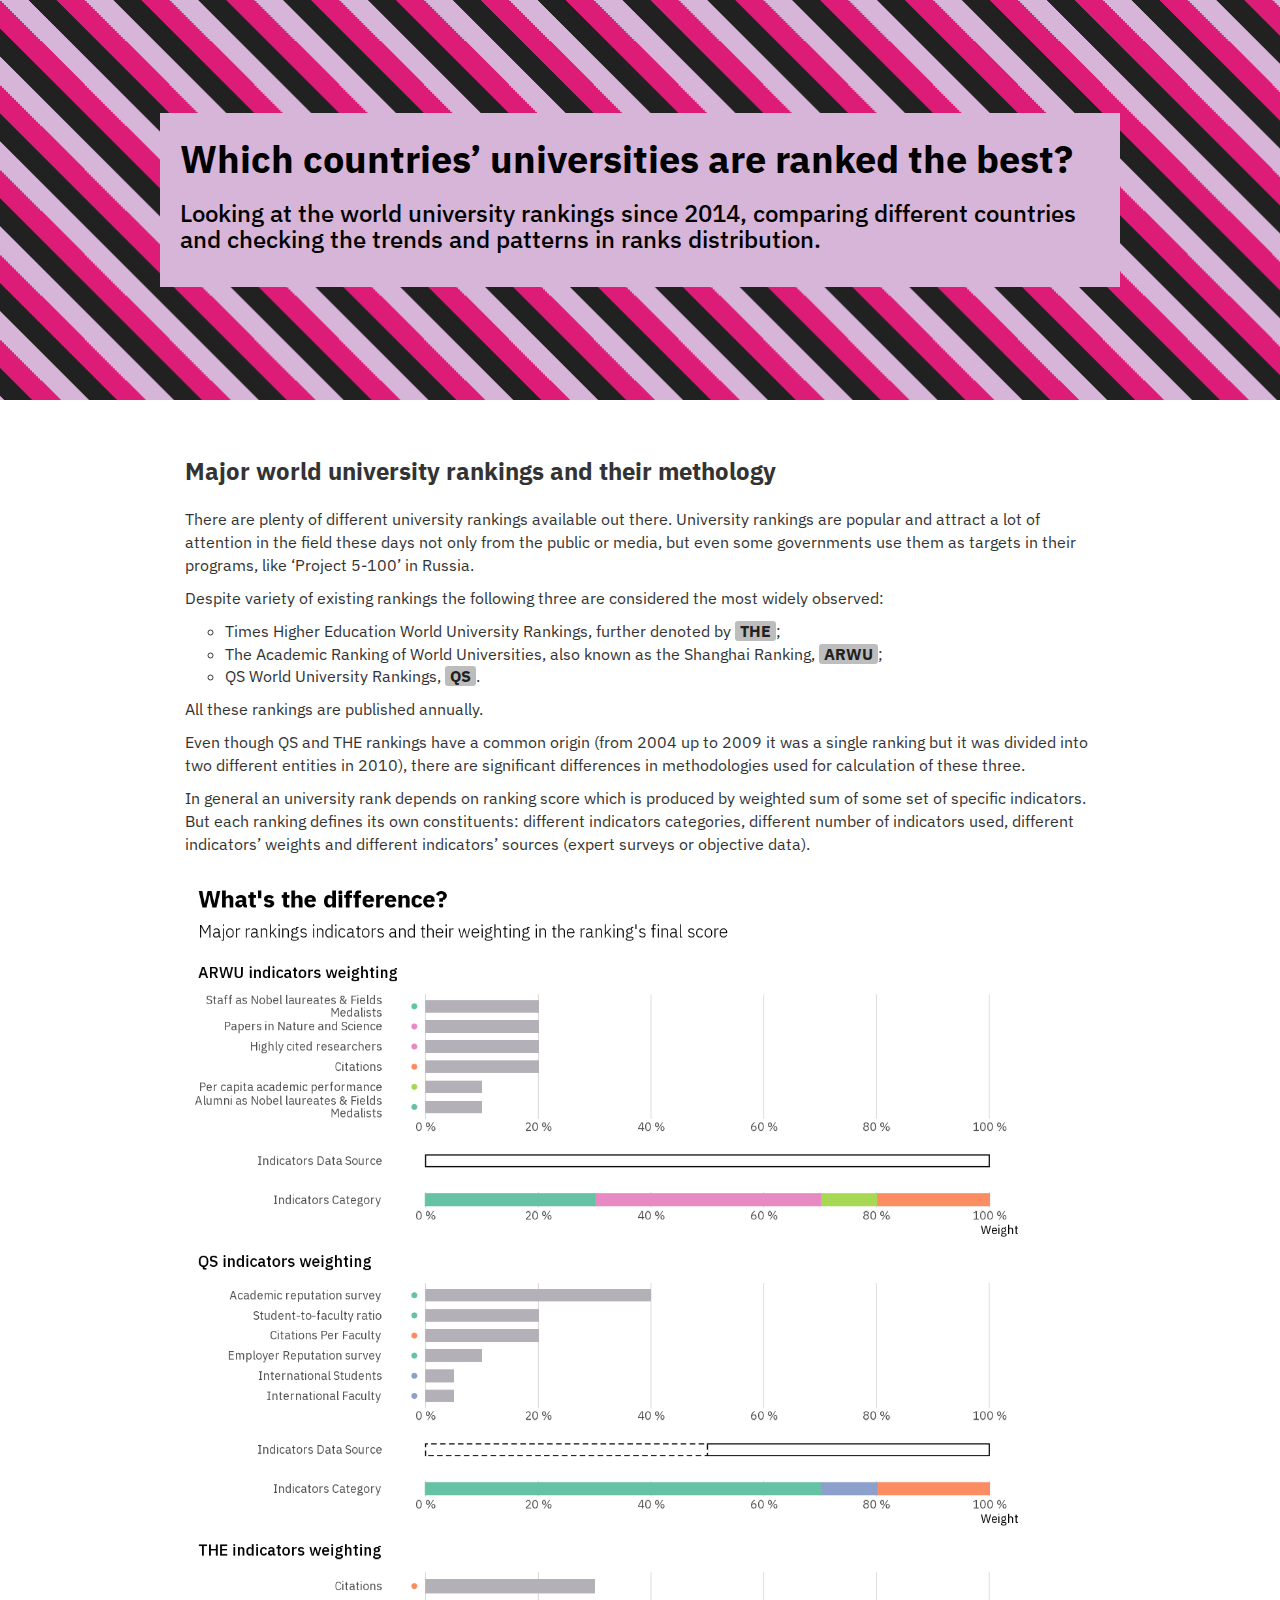
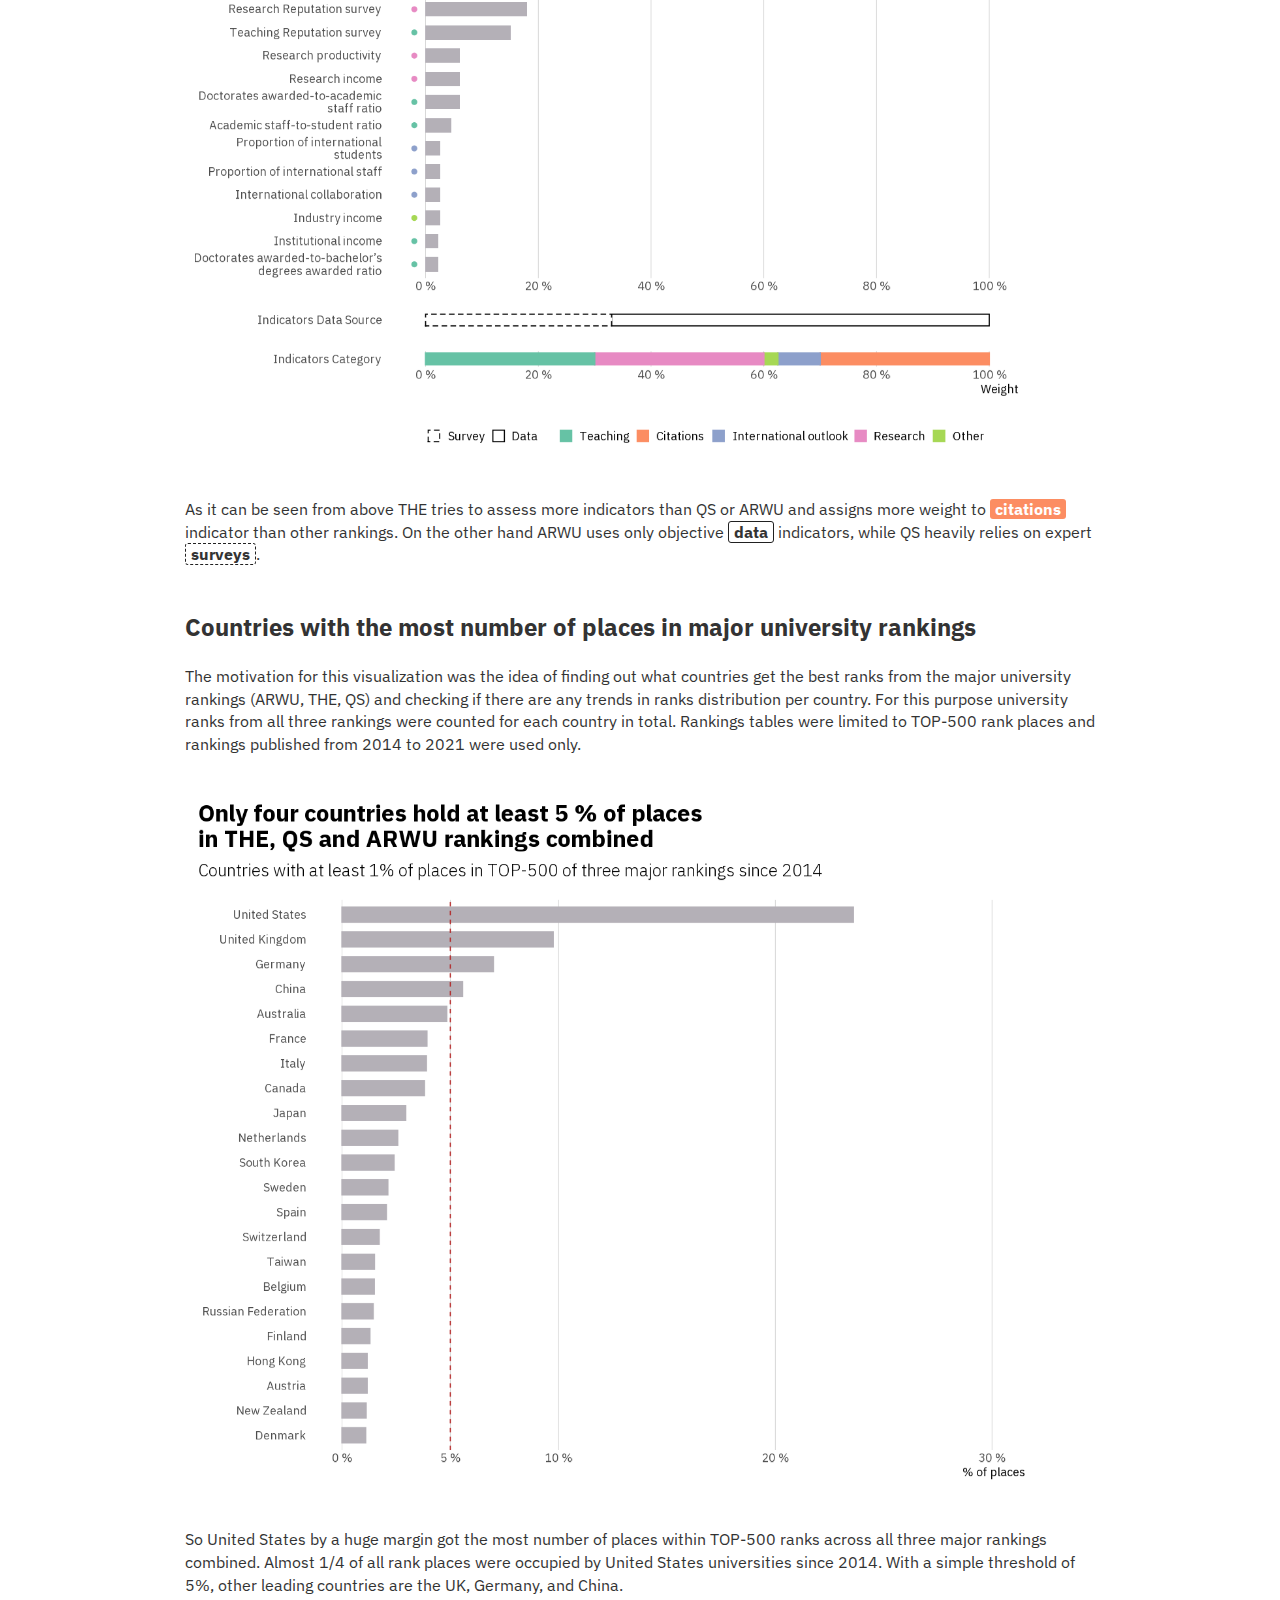
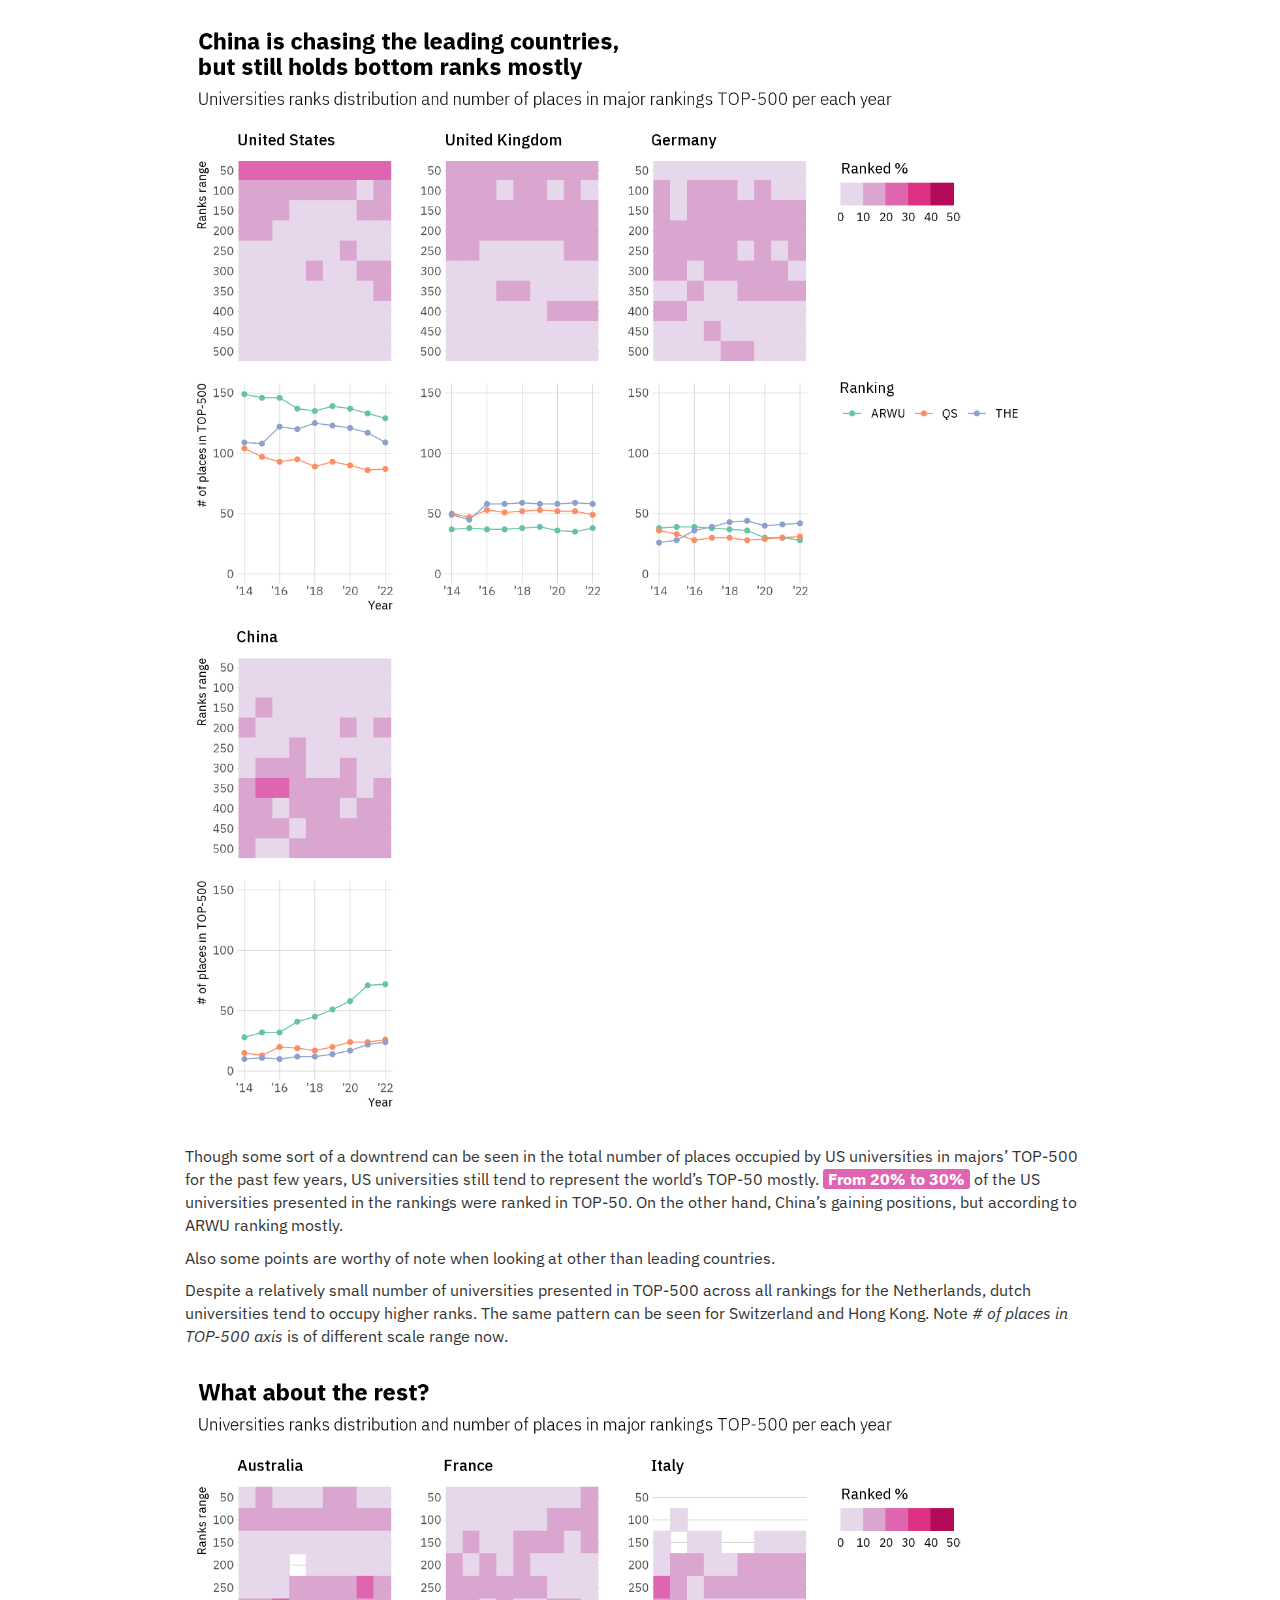
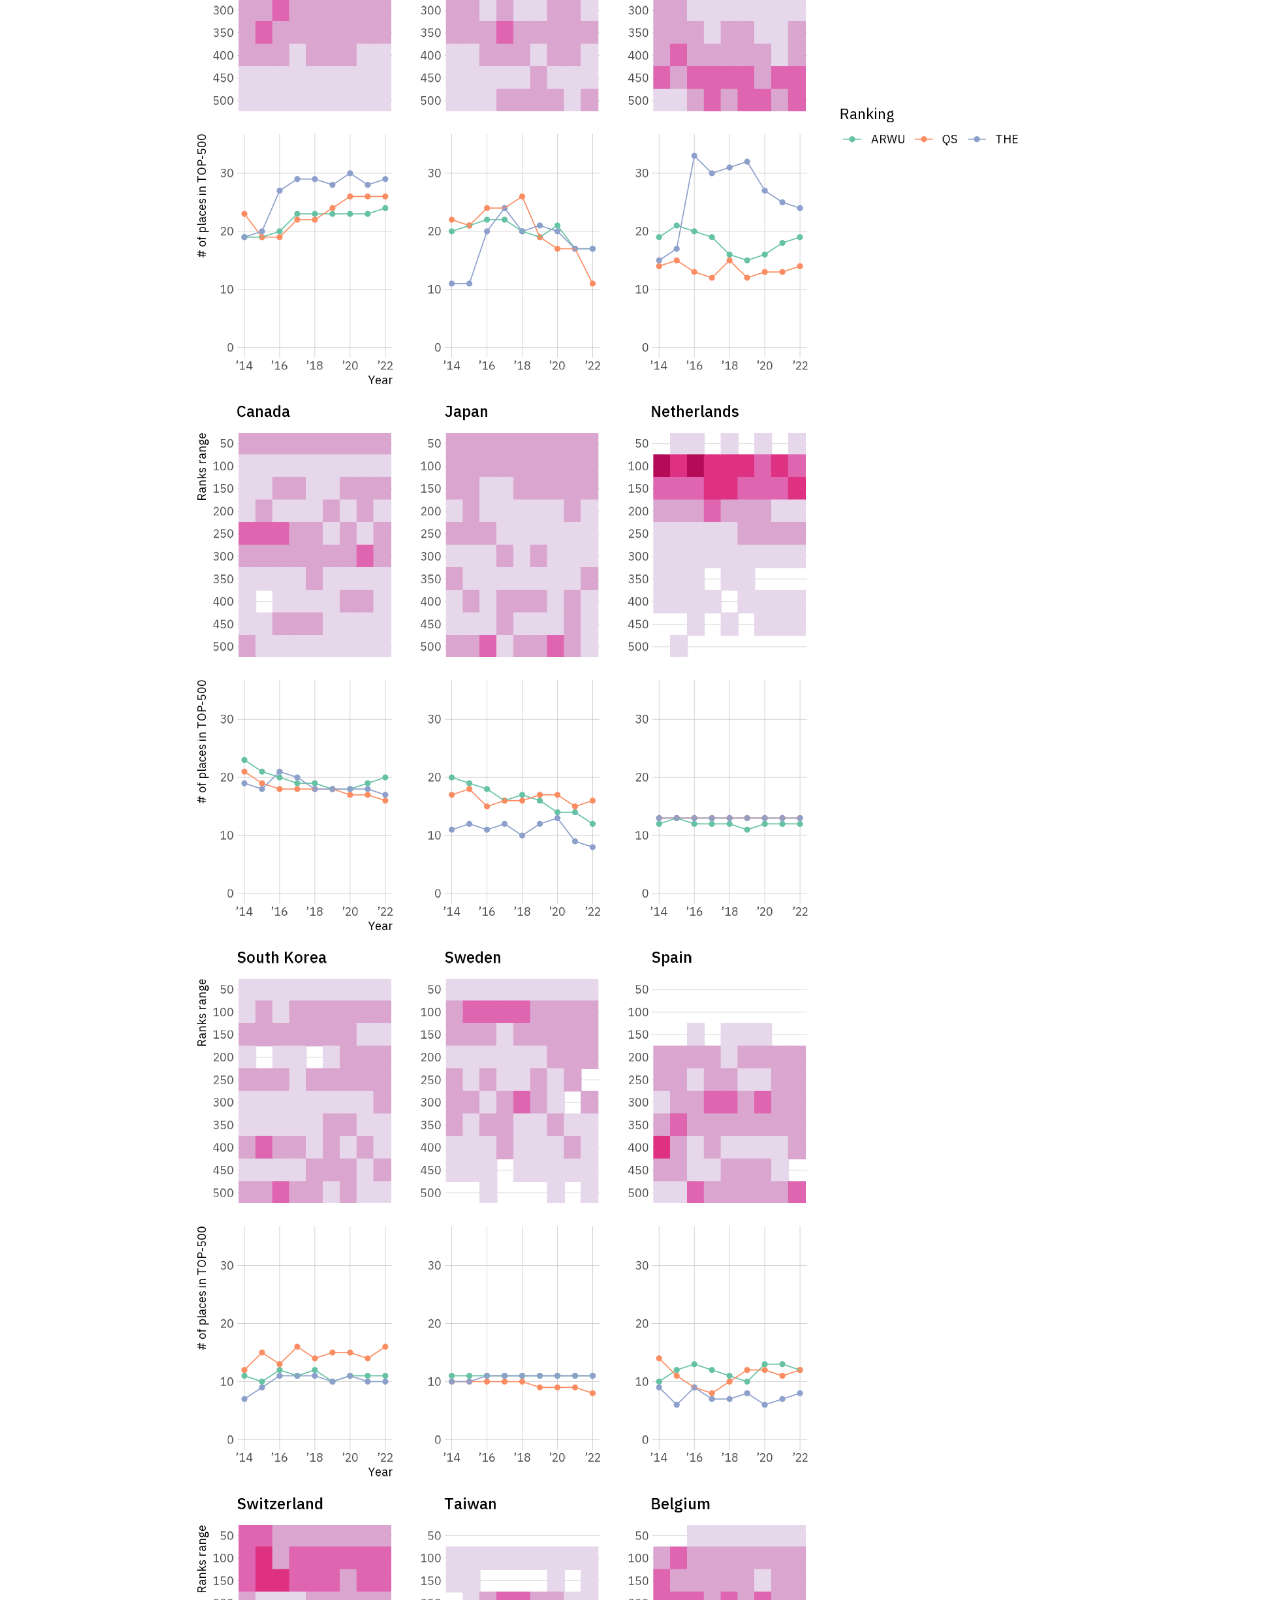
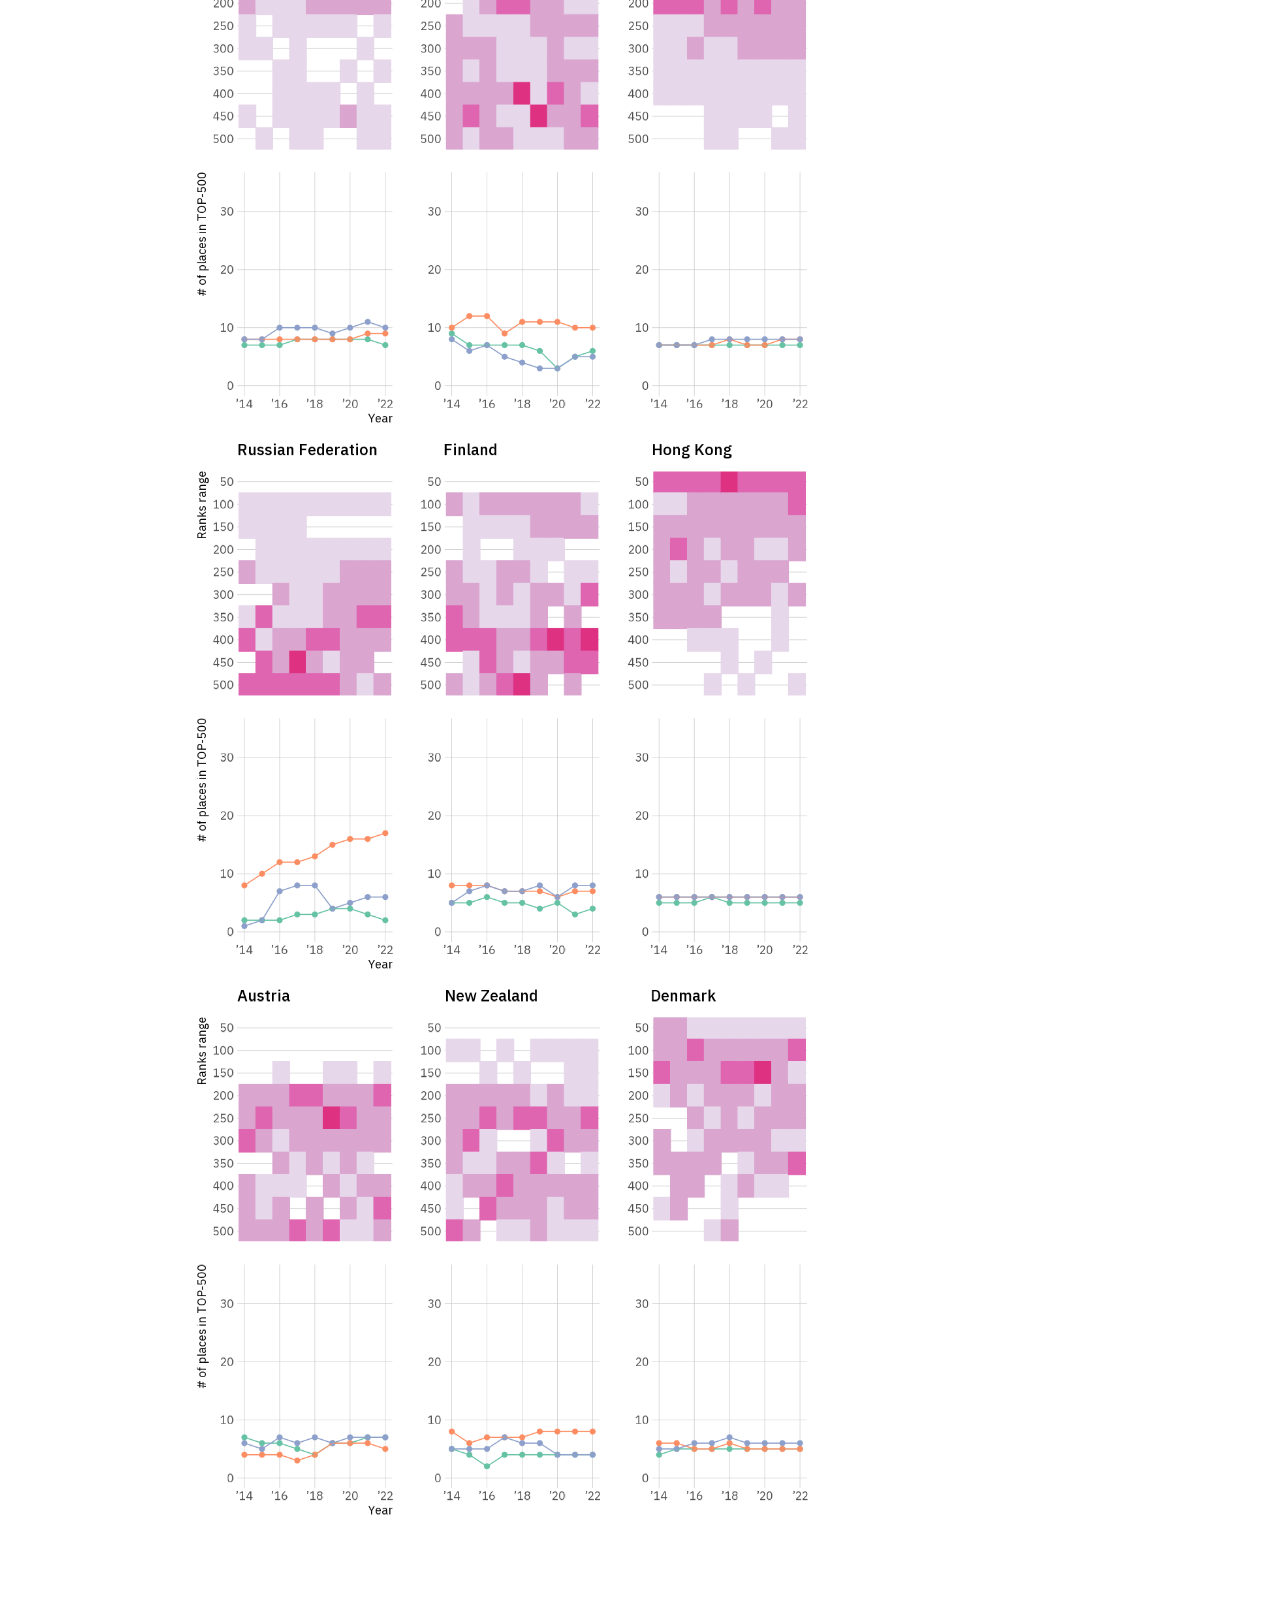
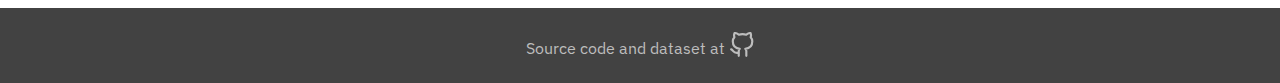
==== docs/index.html @ 02c7c838 "docs folder added for gh pages" ====
<!DOCTYPE html>

<html>

<head>

<meta charset="utf-8" />
<meta name="generator" content="pandoc" />
<meta http-equiv="X-UA-Compatible" content="IE=EDGE" />




<title>Which countries’ universities are ranked the best?</title>

<script src="index_files/header-attrs-2.11/header-attrs.js"></script>
<script src="index_files/jquery-3.6.0/jquery-3.6.0.min.js"></script>
<meta name="viewport" content="width=device-width, initial-scale=1" />
<link href="index_files/bootstrap-3.3.5/css/bootstrap.min.css" rel="stylesheet" />
<script src="index_files/bootstrap-3.3.5/js/bootstrap.min.js"></script>
<script src="index_files/bootstrap-3.3.5/shim/html5shiv.min.js"></script>
<script src="index_files/bootstrap-3.3.5/shim/respond.min.js"></script>
<style>h1 {font-size: 34px;}
       h1.title {font-size: 38px;}
       h2 {font-size: 30px;}
       h3 {font-size: 24px;}
       h4 {font-size: 18px;}
       h5 {font-size: 16px;}
       h6 {font-size: 12px;}
       code {color: inherit; background-color: rgba(0, 0, 0, 0.04);}
       pre:not([class]) { background-color: white }</style>
<script src="index_files/navigation-1.1/tabsets.js"></script>
<link href="index_files/highlightjs-9.12.0/default.css" rel="stylesheet" />
<script src="index_files/highlightjs-9.12.0/highlight.js"></script>
<link rel="apple-touch-icon" sizes="180x180" href="favicon/apple-touch-icon.png">
<link rel="icon" type="image/png" sizes="32x32" href="favicon/favicon-32x32.png">
<link rel="icon" type="image/png" sizes="16x16" href="favicon/favicon-16x16.png">

<style type="text/css">
  code{white-space: pre-wrap;}
  span.smallcaps{font-variant: small-caps;}
  span.underline{text-decoration: underline;}
  div.column{display: inline-block; vertical-align: top; width: 50%;}
  div.hanging-indent{margin-left: 1.5em; text-indent: -1.5em;}
  ul.task-list{list-style: none;}
    </style>

<style type="text/css">code{white-space: pre;}</style>
<script type="text/javascript">
if (window.hljs) {
  hljs.configure({languages: []});
  hljs.initHighlightingOnLoad();
  if (document.readyState && document.readyState === "complete") {
    window.setTimeout(function() { hljs.initHighlighting(); }, 0);
  }
}
</script>





<link rel="stylesheet" href="style.css" type="text/css" />



<style type = "text/css">
.main-container {
  max-width: 940px;
  margin-left: auto;
  margin-right: auto;
}
img {
  max-width:100%;
}
.tabbed-pane {
  padding-top: 12px;
}
.html-widget {
  margin-bottom: 20px;
}
button.code-folding-btn:focus {
  outline: none;
}
summary {
  display: list-item;
}
pre code {
  padding: 0;
}
</style>



<!-- tabsets -->

<style type="text/css">
.tabset-dropdown > .nav-tabs {
  display: inline-table;
  max-height: 500px;
  min-height: 44px;
  overflow-y: auto;
  border: 1px solid #ddd;
  border-radius: 4px;
}

.tabset-dropdown > .nav-tabs > li.active:before {
  content: "";
  font-family: 'Glyphicons Halflings';
  display: inline-block;
  padding: 10px;
  border-right: 1px solid #ddd;
}

.tabset-dropdown > .nav-tabs.nav-tabs-open > li.active:before {
  content: "&#xe258;";
  border: none;
}

.tabset-dropdown > .nav-tabs.nav-tabs-open:before {
  content: "";
  font-family: 'Glyphicons Halflings';
  display: inline-block;
  padding: 10px;
  border-right: 1px solid #ddd;
}

.tabset-dropdown > .nav-tabs > li.active {
  display: block;
}

.tabset-dropdown > .nav-tabs > li > a,
.tabset-dropdown > .nav-tabs > li > a:focus,
.tabset-dropdown > .nav-tabs > li > a:hover {
  border: none;
  display: inline-block;
  border-radius: 4px;
  background-color: transparent;
}

.tabset-dropdown > .nav-tabs.nav-tabs-open > li {
  display: block;
  float: none;
}

.tabset-dropdown > .nav-tabs > li {
  display: none;
}
</style>

<!-- code folding -->




</head>

<body>


<div class="container-fluid main-container">



<header>
  <div class="header-intro">
    <h1 class="title">Which countries’ universities are ranked the best?</h1>
    <p class="h3">Looking at the world university rankings since 2014, comparing different countries and checking the trends and patterns in ranks distribution.</p>
  </div>
</header>

<div id="header">



<h1 class="title toc-ignore">Which countries’ universities are ranked the best?</h1>
<h3 class="subtitle">Looking at the world university rankings since 2014, comparing different countries and checking the trends and patterns in ranks distribution.</h3>

</div>


<div id="major-world-university-rankings-and-their-methology" class="section level3">
<h3>Major world university rankings and their methology</h3>
<p>There are plenty of different university rankings available out there. University rankings are popular and attract a lot of attention in the field these days not only from the public or media, but even some governments use them as targets in their programs, like ‘Project 5-100’ in Russia.</p>
<p>Despite variety of existing rankings the following three are considered the most widely observed:</p>
<ul>
<li>Times Higher Education World University Rankings, further denoted by <span class="lbl-info">THE</span>;</li>
<li>The Academic Ranking of World Universities, also known as the Shanghai Ranking, <span class="lbl-info">ARWU</span>;</li>
<li>QS World University Rankings, <span class="lbl-info">QS</span>.</li>
</ul>
<p>All these rankings are published annually.</p>
<p>Even though QS and THE rankings have a common origin (from 2004 up to 2009 it was a single ranking but it was divided into two different entities in 2010), there are significant differences in methodologies used for calculation of these three.</p>
<p>In general an university rank depends on ranking score which is produced by weighted sum of some set of specific indicators. But each ranking defines its own constituents: different indicators categories, different number of indicators used, different indicators’ weights and different indicators’ sources (expert surveys or objective data).</p>
<p><img src="index_files/figure-html/ranks-methodology-plot-1.png" width="93%" /></p>
<p>As it can be seen from above THE tries to assess more indicators than QS or ARWU and assigns more weight to <span class="lbl-citations">citations</span> indicator than other rankings. On the other hand ARWU uses only objective <span class="lbl-data">data</span> indicators, while QS heavily relies on expert <span class="lbl-survey">surveys</span>.</p>
</div>
<div id="countries-with-the-most-number-of-places-in-major-university-rankings" class="section level3">
<h3>Countries with the most number of places in major university rankings</h3>
<p>The motivation for this visualization was the idea of finding out what countries get the best ranks from the major university rankings (ARWU, THE, QS) and checking if there are any trends in ranks distribution per country. For this purpose university ranks from all three rankings were counted for each country in total. Rankings tables were limited to TOP-500 rank places and rankings published from 2014 to 2021 were used only.</p>
<p><img src="index_files/figure-html/top-countries-1.png" width="93%" /></p>
<p>So United States by a huge margin got the most number of places within TOP-500 ranks across all three major rankings combined. Almost 1/4 of all rank places were occupied by United States universities since 2014. With a simple threshold of 5%, other leading countries are the UK, Germany, and China.</p>
<p><img src="index_files/figure-html/plot-top-countries-1.png" width="93%" /></p>
<p>Though some sort of a downtrend can be seen in the total number of places occupied by US universities in majors’ TOP-500 for the past few years, US universities still tend to represent the world’s TOP-50 mostly. <span class="lbl-20-30-range">From 20% to 30%</span> of the US universities presented in the rankings were ranked in TOP-50. On the other hand, China’s gaining positions, but according to ARWU ranking mostly.</p>
<p>Also some points are worthy of note when looking at other than leading countries.</p>
<p>Despite a relatively small number of universities presented in TOP-500 across all rankings for the Netherlands, dutch universities tend to occupy higher ranks. The same pattern can be seen for Switzerland and Hong Kong. Note <em># of places in TOP-500 axis</em> is of different scale range now.</p>
<p><img src="index_files/figure-html/plot-rest-countries-1.png" width="93%" /></p>
</div>

<footer>
  <div class="footer">
    <span class="text">Source code and dataset at </span> 
    <a href="https://github.com/d2ski" target="_blank" rel="noopener noreferrer me" title="Github">
    <svg xmlns="http://www.w3.org/2000/svg" viewBox="0 0 24 24" fill="none" stroke="currentColor" stroke-width="2" stroke-linecap="round" stroke-linejoin="round">
        <path d="M9 19c-5 1.5-5-2.5-7-3m14 6v-3.87a3.37 3.37 0 0 0-.94-2.61c3.14-.35 6.44-1.54 6.44-7A5.44 5.44 0 0 0 20 4.77 5.07 5.07 0 0 0 19.91 1S18.73.65 16 2.48a13.38 13.38 0 0 0-7 0C6.27.65 5.09 1 5.09 1A5.07 5.07 0 0 0 5 4.77a5.44 5.44 0 0 0-1.5 3.78c0 5.42 3.3 6.61 6.44 7A3.37 3.37 0 0 0 9 18.13V22">
        </path>
    </svg>
    </a>
  </div>
</footer>






</div>

<script>

// add bootstrap table styles to pandoc tables
function bootstrapStylePandocTables() {
  $('tr.odd').parent('tbody').parent('table').addClass('table table-condensed');
}
$(document).ready(function () {
  bootstrapStylePandocTables();
});


</script>

<!-- tabsets -->

<script>
$(document).ready(function () {
  window.buildTabsets("TOC");
});

$(document).ready(function () {
  $('.tabset-dropdown > .nav-tabs > li').click(function () {
    $(this).parent().toggleClass('nav-tabs-open');
  });
});
</script>

<!-- code folding -->


<!-- dynamically load mathjax for compatibility with self-contained -->
<script>
  (function () {
    var script = document.createElement("script");
    script.type = "text/javascript";
    script.src  = "https://mathjax.rstudio.com/latest/MathJax.js?config=TeX-AMS-MML_HTMLorMML";
    document.getElementsByTagName("head")[0].appendChild(script);
  })();
</script>

</body>
</html>
---- docs/index_files/highlightjs-9.12.0/default.css ----
.hljs-literal {
  color: #990073;
}

.hljs-number {
  color: #099;
}

.hljs-comment {
  color: #998;
  font-style: italic;
}

.hljs-keyword {
  color: #900;
  font-weight: bold;
}

.hljs-string {
  color: #d14;
}
---- docs/style.css ----
@import url('https://fonts.googleapis.com/css2?family=IBM+Plex+Sans:wght@400;700&display=swap');

html {
  position: relative;
  min-height: 100%;
}

body {
  font-size: 16px;
  font-family: 'IBM Plex Sans', sans-serif;
  margin-top: 410px;
  margin-bottom: 130px;
}

h1, h2, h3 {
  font-weight: 700;
}

h3 {
  margin-top: 2em;
  margin-bottom: 1em;
}

p {
  font-weight: 400;
}

header {
  position: absolute;
  top: 0;
  left: 0;
  width: 100%;
  height: 400px;
  background-color: #dd1c77;
  background-image: linear-gradient(45deg, #d7b5d8 16.67%, #212121 16.67%, #212121 33.33%, #dd1c77 33.33%, #dd1c77 50%, #d7b5d8 50%, #d7b5d8 66.67%, #212121 66.67%, #212121 83.33%, #dd1c77 83.33%, #dd1c77 100%);
  background-size: 84.85px 84.85px;
  color: #000;
  padding: 10px;
  
  display: flex;
  flex-direction: column;
  justify-content: center;
}

#header {
  display: none;
}

header .header-intro {
  margin-left: auto;
  margin-right: auto;
  max-width: 960px;
  background-color: #d7b5d8;
  padding-left: 20px;
  padding-right: 20px;
  padding-top: 5px;
  padding-bottom: 25px;
}

footer {
  position: absolute;
  bottom: 0;
  left: 0;
  width: 100%;
  height: 75px;
  background-color: #424242;
  padding: 10px;
  
  display: flex;
  flex-direction: column;
  justify-content: center;
}

footer .footer {
  margin-left: auto;
  margin-right: auto;
  max-width: 960px;
  padding-left: 20px;
  padding-right: 20px;
  padding-top: 5px;
  color: #BDBDBD;
}

footer svg {
  width: 26px;
  height: 26px;
  stroke: #BDBDBD;
}

.footer span.text, .footer a {
  vertical-align: middle;
  display: inline-block;
}

@media screen and (max-width: 320px) {
  header .header-intro {
    padding-left: 15px;
    padding-right: 15px;
    padding-top: 0px;
    padding-bottom: 15px;
  }
}

ul {
  list-style-type: circle;
}

.lbl-info {
  background-color: #BDBDBD;
  color: #212121;
  font-weight: bold;
  padding: 0px 5px 0px 5px;
  border-radius: 3px;
}

.lbl-citations {
  background-color: #fc8d62;
  color: #fff;
  font-weight: bold;
  padding: 0px 5px 0px 5px;
  border-radius: 3px;
}

.lbl-survey {
  font-weight: bold;
  padding: 0px 5px 0px 5px;
  border-radius: 3px;
  border: 1px dashed #212121;
}

.lbl-data {
  font-weight: bold;
  padding: 0px 5px 0px 5px;
  border-radius: 3px;
  border: 1px solid #212121;
}

.lbl-20-30-range {
  background-color: #df65b0;
  color: #fff;
  font-weight: bold;
  padding: 0px 5px 0px 5px;
  border-radius: 3px;
}
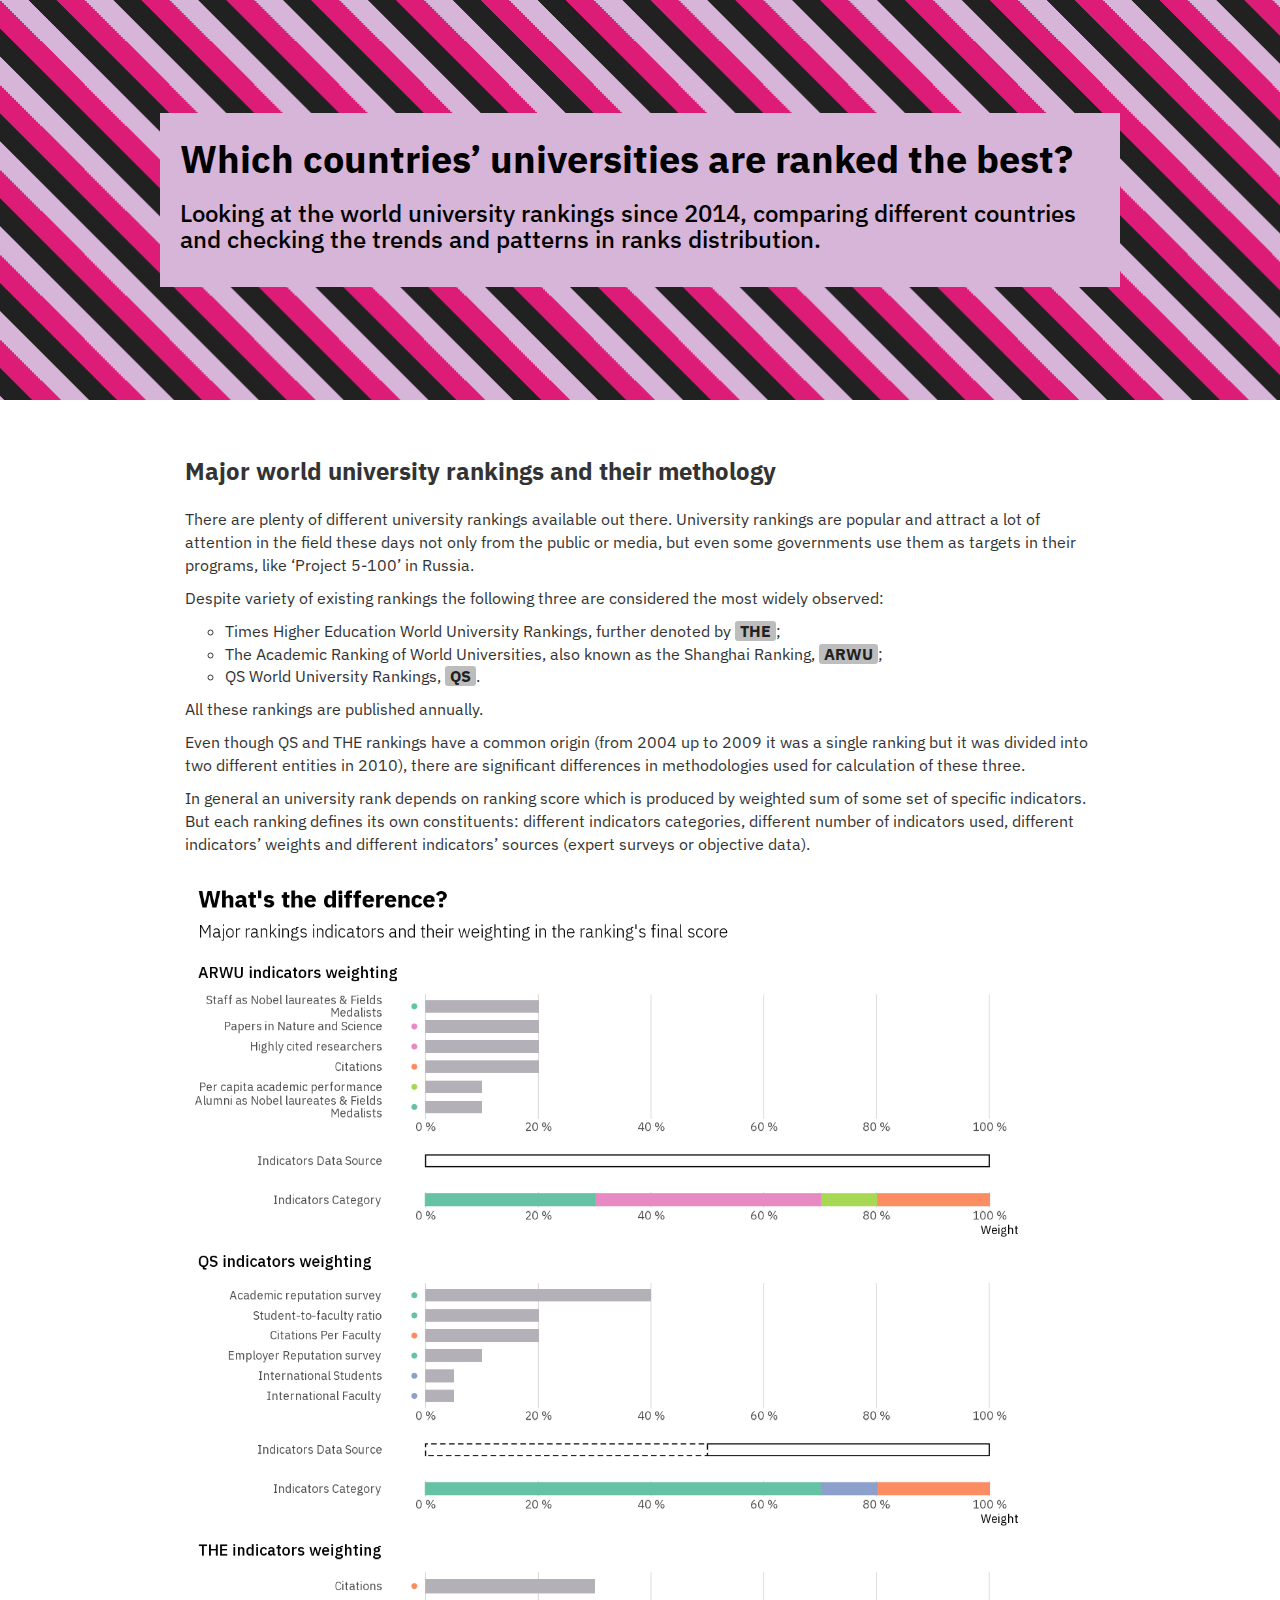
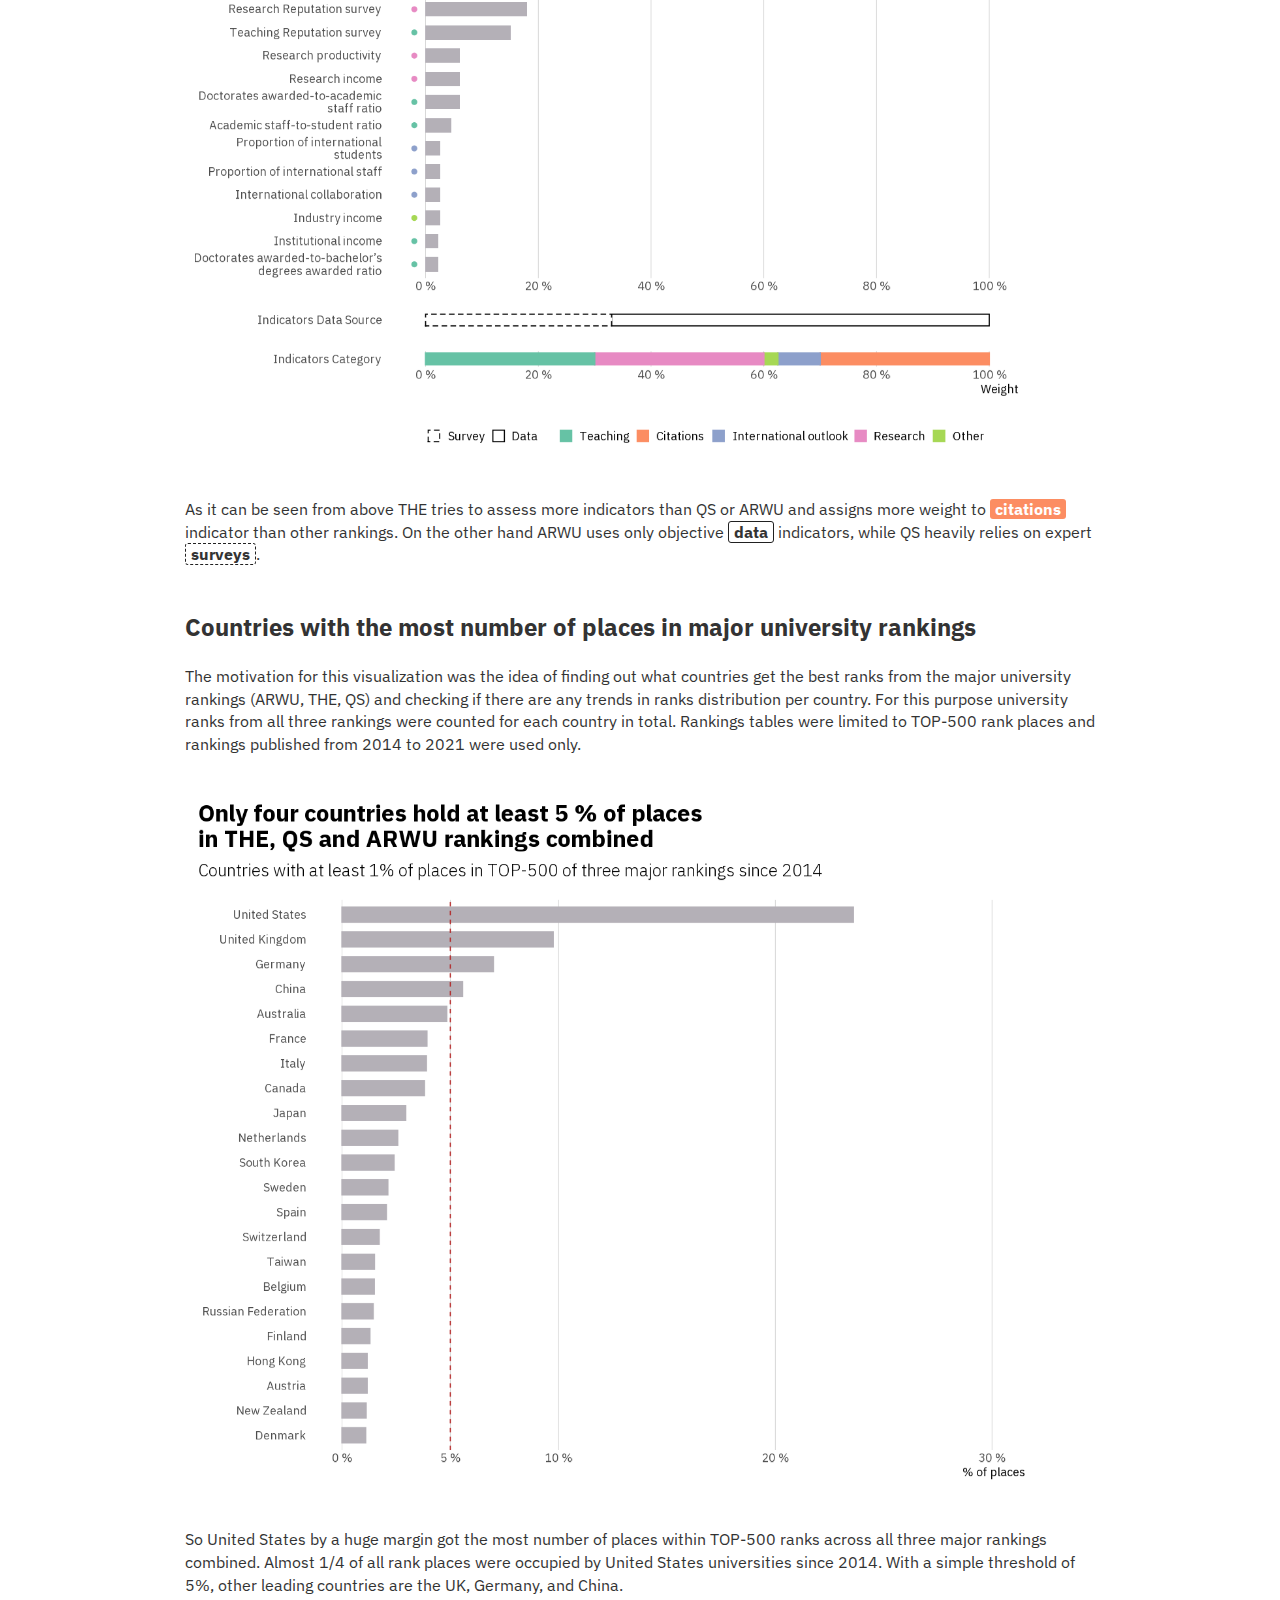
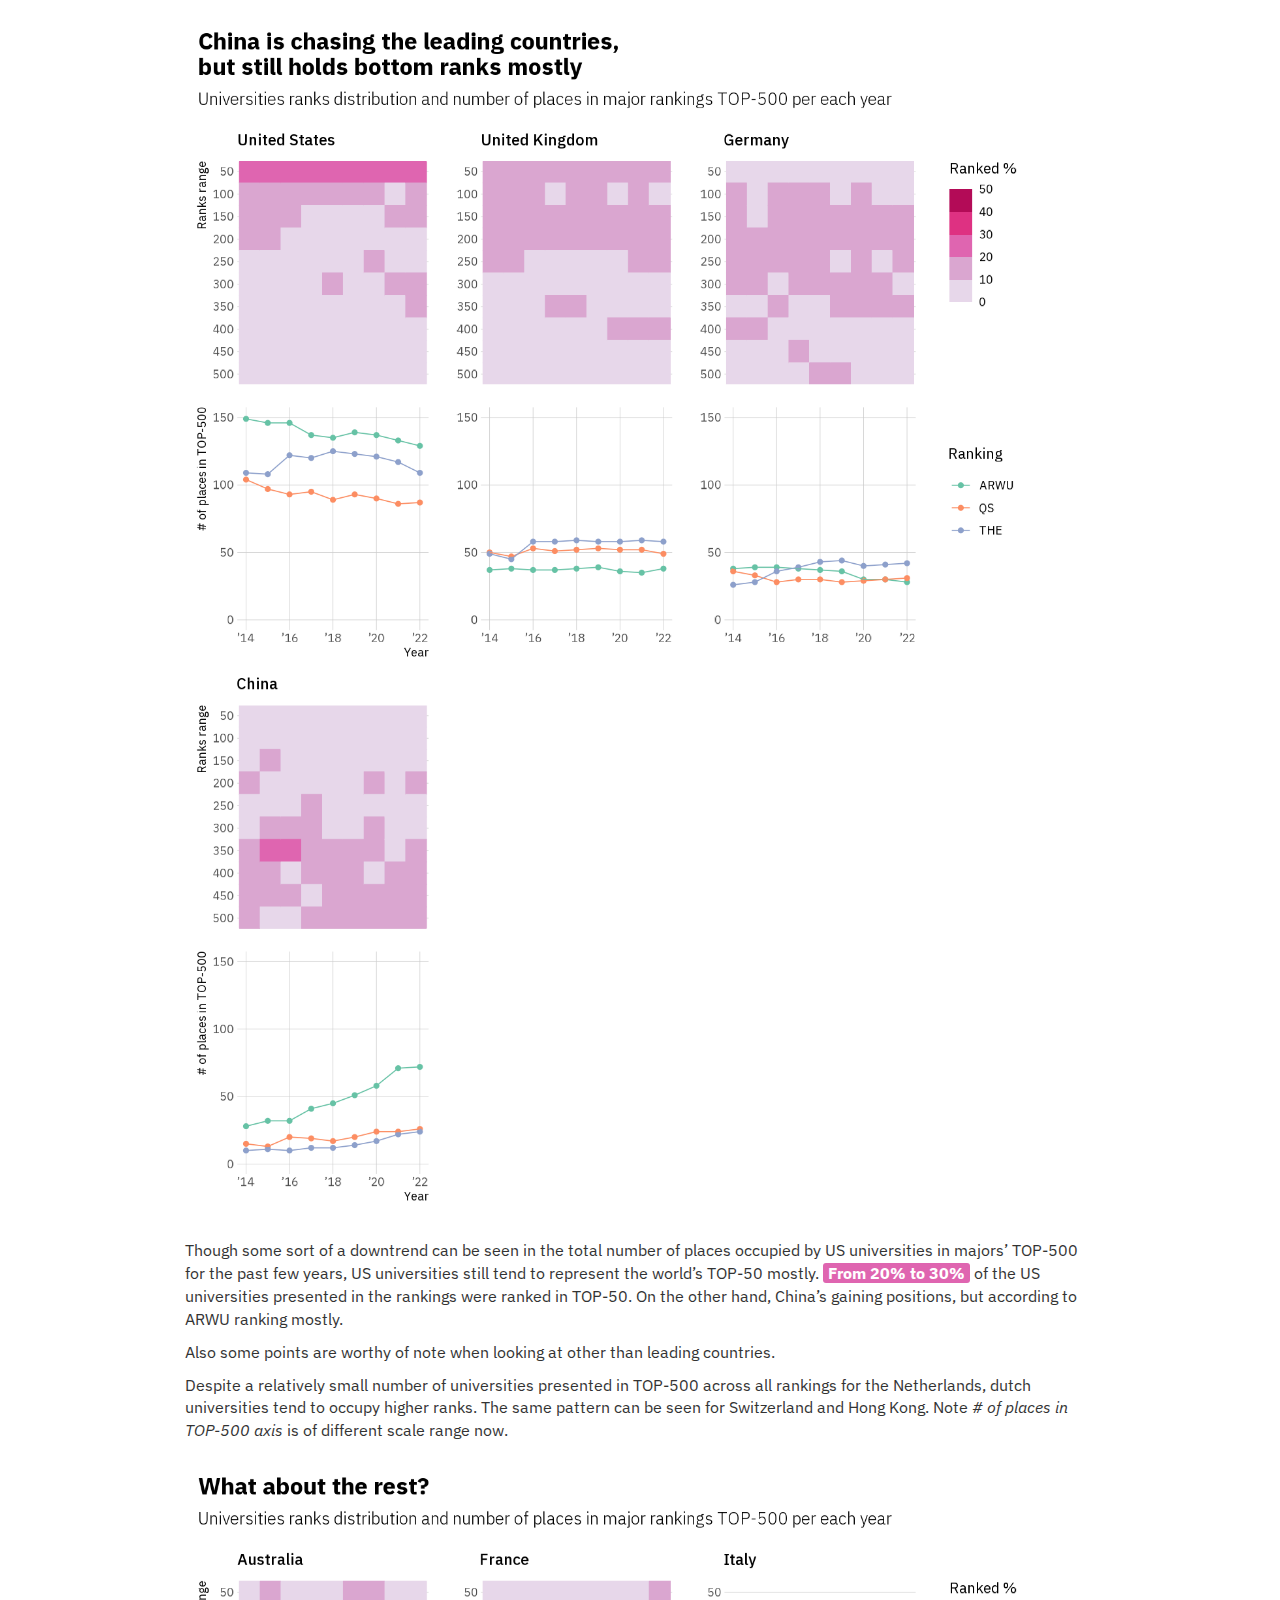
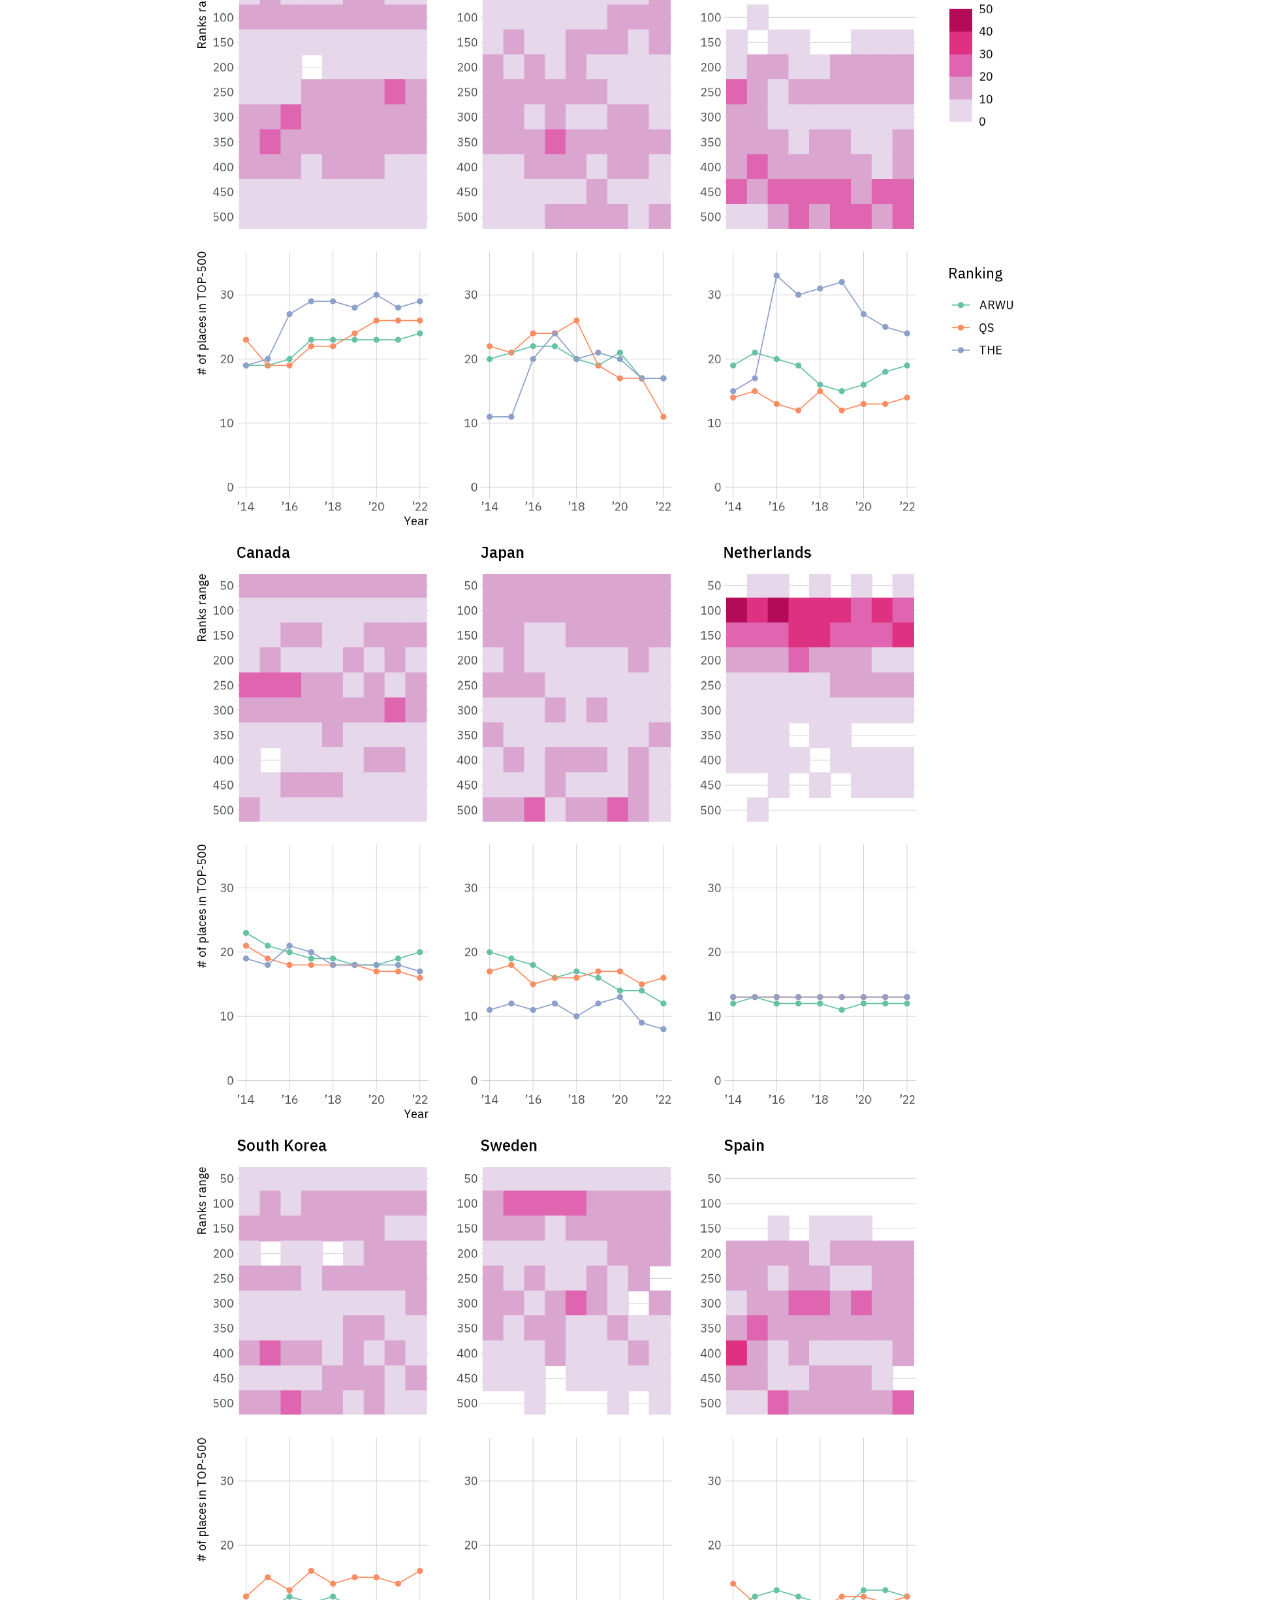
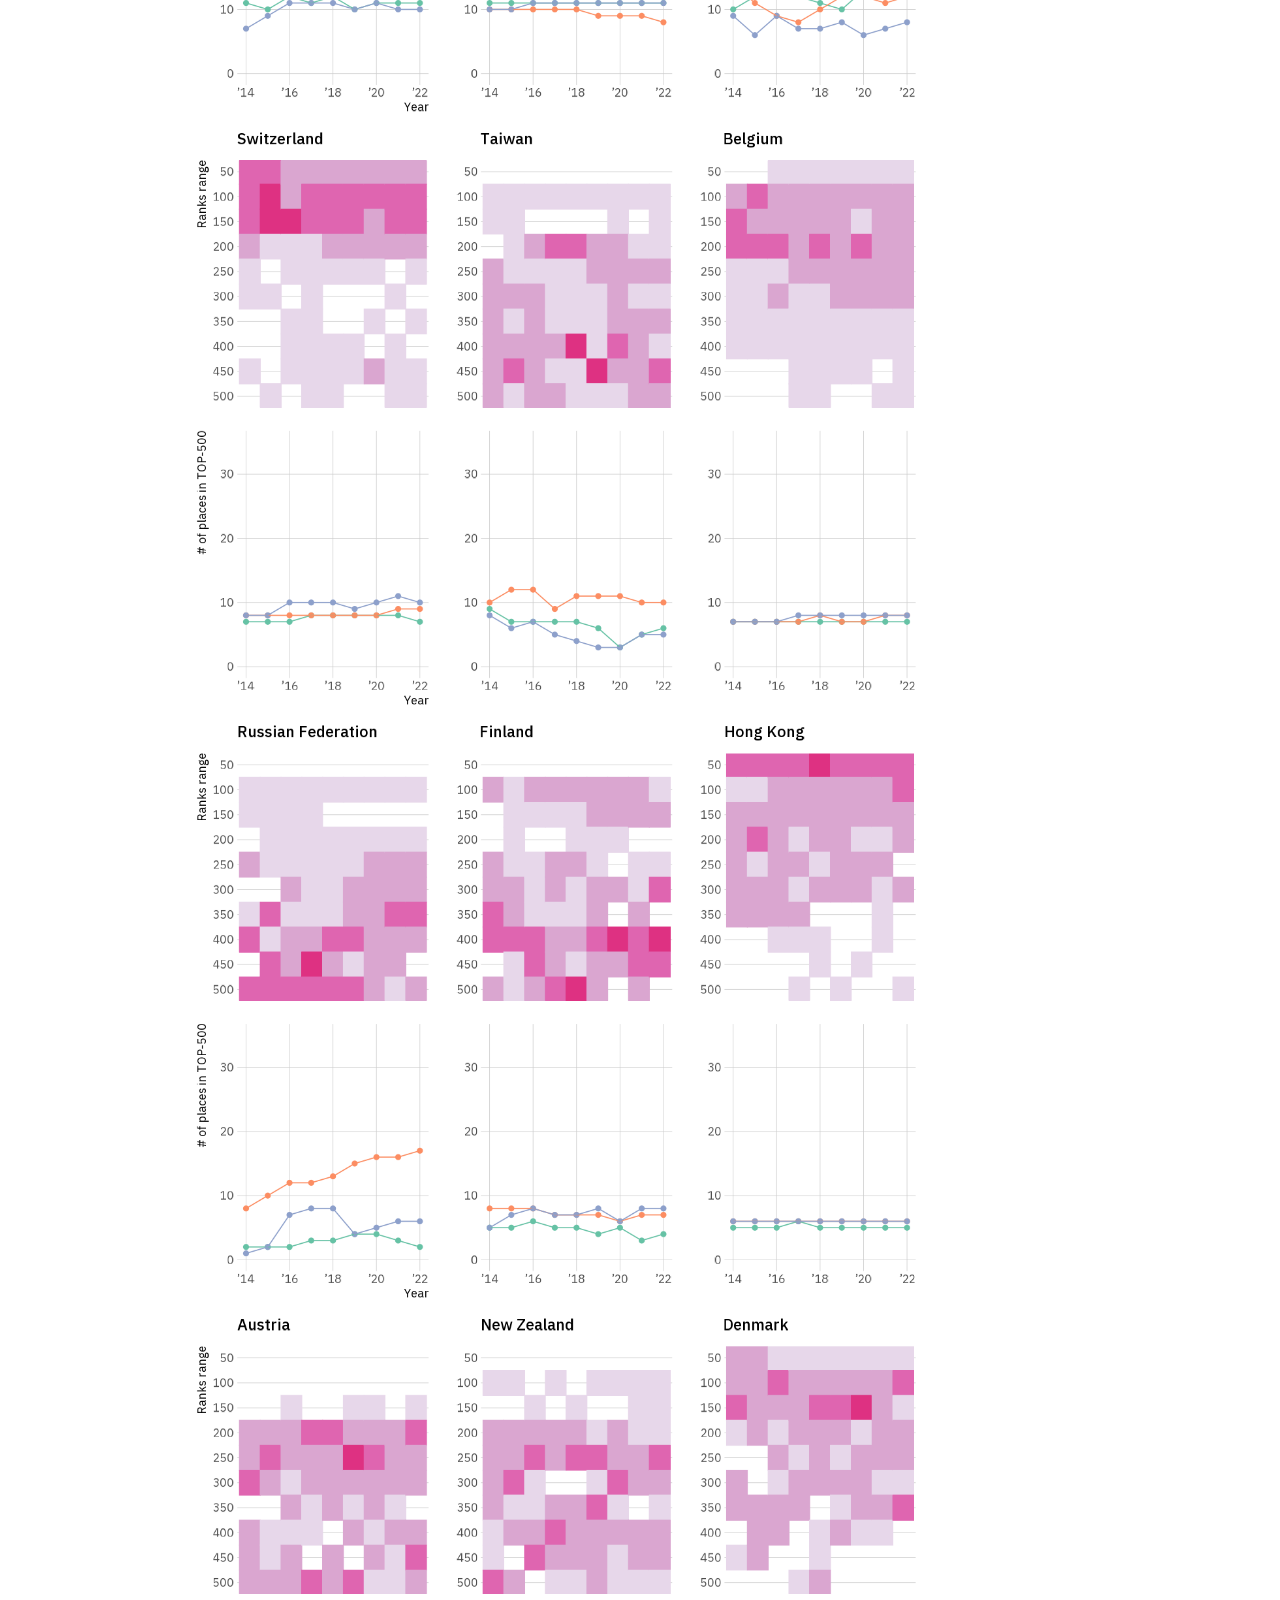
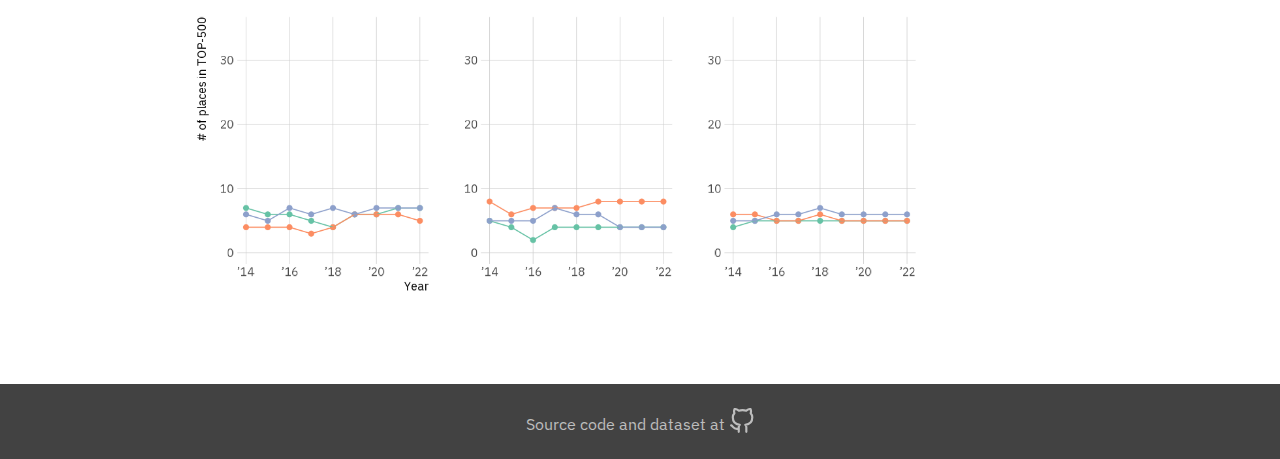
==== commit 9f506edc: "add readme and fix github link" ====
--- a/docs/index.html
+++ b/docs/index.html
@@ -209,7 +209,7 @@
 <footer>
   <div class="footer">
     <span class="text">Source code and dataset at </span> 
-    <a href="https://github.com/d2ski" target="_blank" rel="noopener noreferrer me" title="Github">
+    <a href="https://github.com/d2ski/uni-ranks" target="_blank" rel="noopener noreferrer me" title="Github">
     <svg xmlns="http://www.w3.org/2000/svg" viewBox="0 0 24 24" fill="none" stroke="currentColor" stroke-width="2" stroke-linecap="round" stroke-linejoin="round">
         <path d="M9 19c-5 1.5-5-2.5-7-3m14 6v-3.87a3.37 3.37 0 0 0-.94-2.61c3.14-.35 6.44-1.54 6.44-7A5.44 5.44 0 0 0 20 4.77 5.07 5.07 0 0 0 19.91 1S18.73.65 16 2.48a13.38 13.38 0 0 0-7 0C6.27.65 5.09 1 5.09 1A5.07 5.07 0 0 0 5 4.77a5.44 5.44 0 0 0-1.5 3.78c0 5.42 3.3 6.61 6.44 7A3.37 3.37 0 0 0 9 18.13V22">
         </path>
--- a/docs/style.css
+++ b/docs/style.css
@@ -92,11 +92,11 @@
   display: inline-block;
 }
 
-@media screen and (max-width: 320px) {
+@media screen and (max-width: 360px) {
   header .header-intro {
-    padding-left: 15px;
-    padding-right: 15px;
-    padding-top: 0px;
+    padding-left: 10px;
+    padding-right: 10px;
+    padding-top: 5px;
     padding-bottom: 15px;
   }
 }
